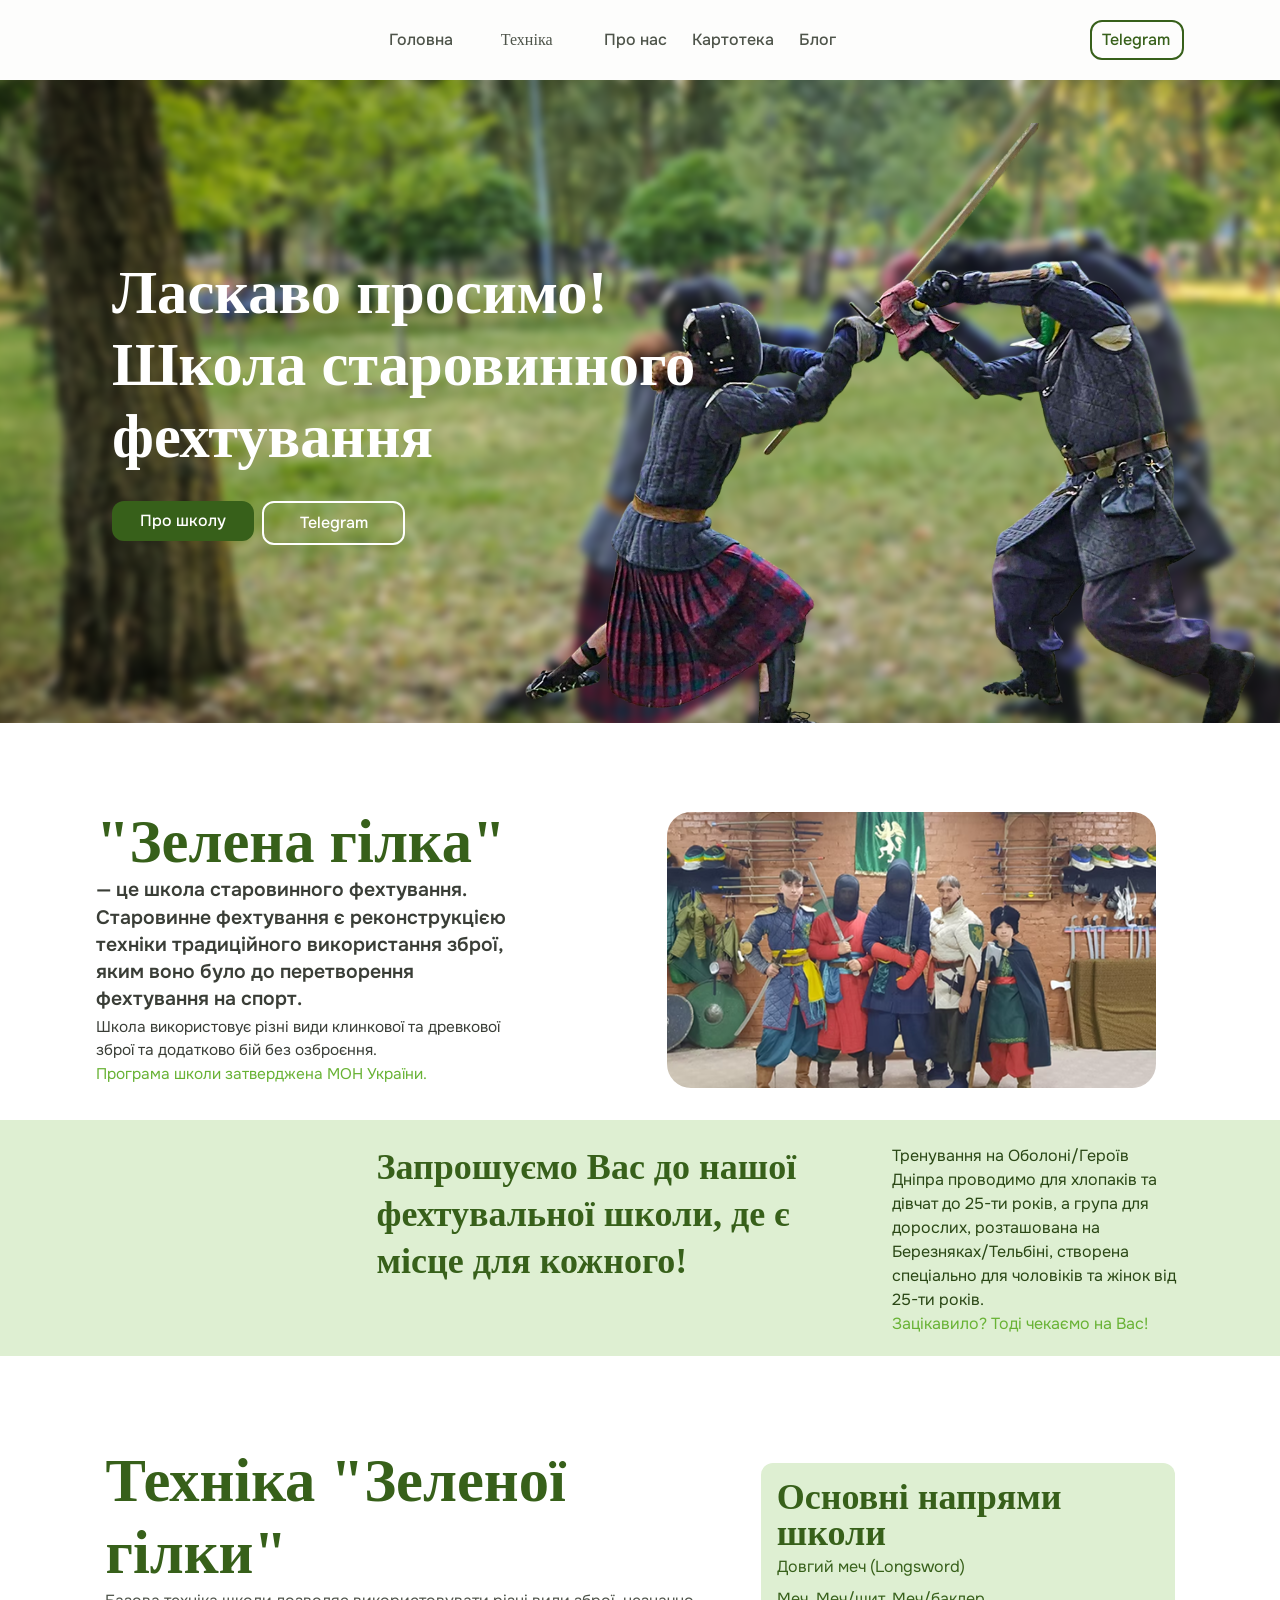
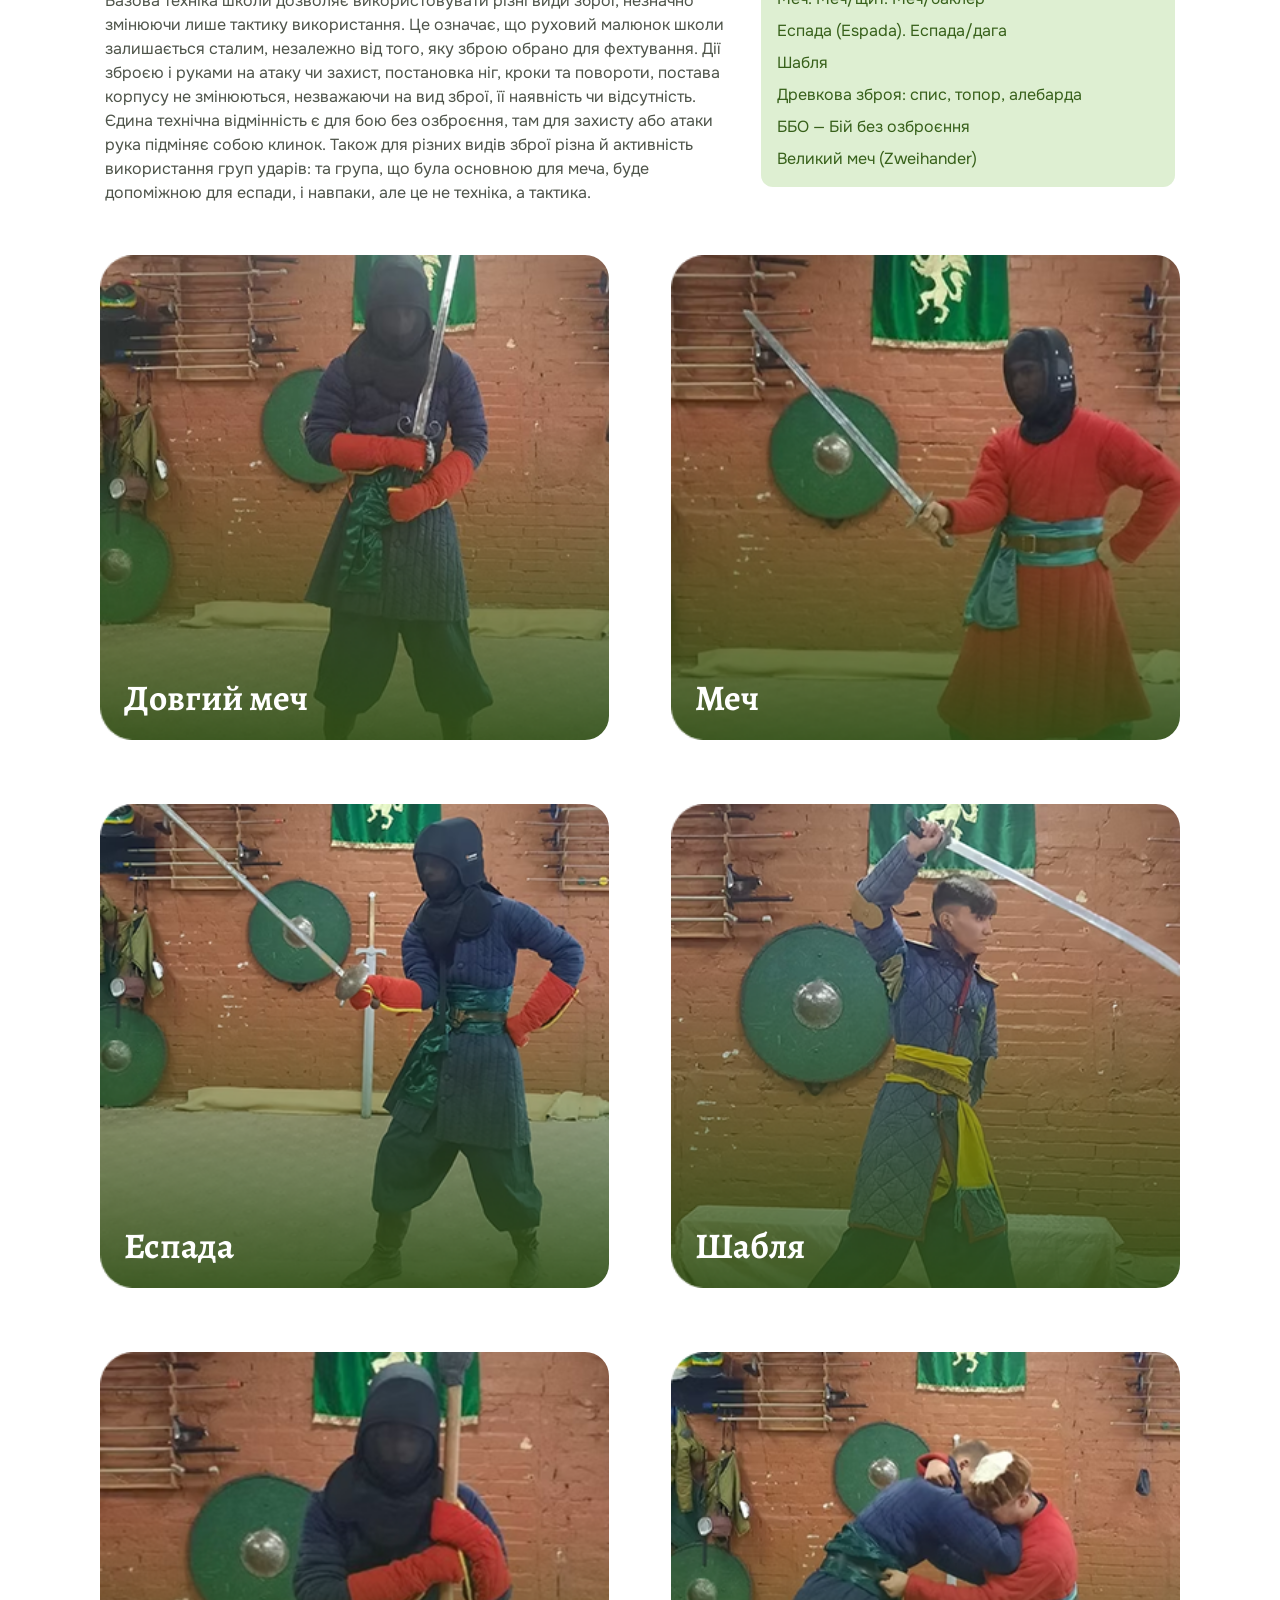
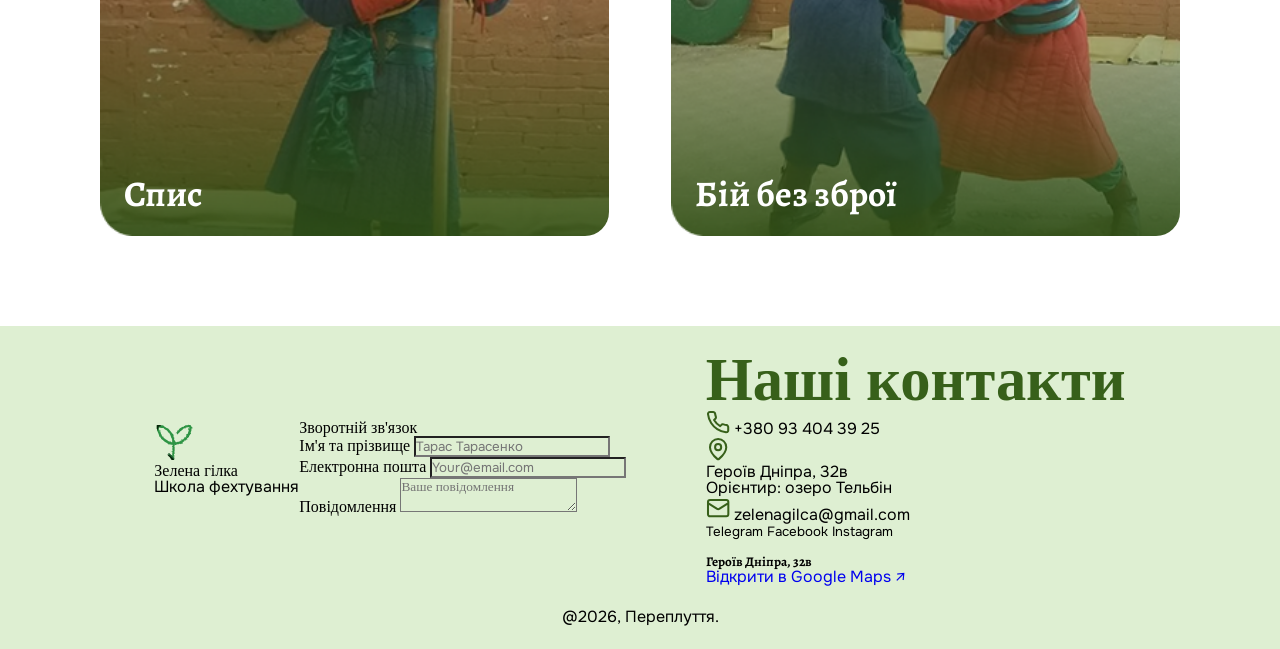
==== index.html @ 961ce33a "first commit" ====
<!doctype html>
<html lang="en">
  <head>
    <meta charset="UTF-8" />
    <meta name="viewport" content="width=device-width, initial-scale=1.0" />
    <link rel="stylesheet" href="styles/global.css" />
    <link rel="stylesheet" href="styles/header.css" />
    <link rel="stylesheet" href="styles/footer.css" />
    <link rel="stylesheet" href="styles/main.css" />
    <title>Зелена гілка</title>
  </head>
  <body>
    <header-component class="header"></header-component>

    <main>
      <div class="main_present-block">
        <img
          src="imgs/mainPage/for-present-block.png"
          class="content_background"
          alt="The process of learning sword fighting"
        />
        <img
          src="imgs/mainPage/decorative-el-present-block.png"
          class="content_decorative-el"
          alt="Two person with sword"
        />

        <div class="present-block_content">
          <h1 class="content_title">
            Ласкаво просимо! Школа старовинного фехтування
          </h1>
          <div class="content_link-group">
            <a href="/pages/about-us.html" class="link-group_about"
              >Про школу</a
            >
            <a
              href="https://t.me/zelenaGilkaPereplutie#"
              class="link-group_telegram"
              >Telegram</a
            >
          </div>
        </div>
      </div>

      <section class="main_about-us">
        <div class="about-us_text-content">
          <h2 class="text-content_title">"Зелена гілка"</h2>
          <p class="text-content_info-text">
            — це школа старовинного фехтування. Старовинне фехтування є
            реконструкцією техніки традиційного використання зброї, яким воно
            було до перетворення фехтування на спорт.
          </p>
          <p class="text-content_addit-text">
            Школа використовує різні види клинкової та древкової зброї та
            додатково бій без озброєння.
          </p>
          <span class="text-content_marker-text"
            >Програма школи затверджена МОН України.</span
          >
        </div>

        <img
          src="imgs/mainPage/about-us-block.png"
          class="about-us_decorative-el"
          alt="Photo of the team with the teacher"
        />
      </section>

      <section class="main_training-info">
        <h2 class="training-info_title">
          Запрошуємо Вас до нашої фехтувальної школи, де є місце для кожного!
        </h2>

        <div class="training-info_info-text">
          <p class="info-text_paragraph">
            Тренування на Оболоні/Героїв Дніпра проводимо для хлопаків та дівчат
            до 25-ти років, а група для дорослих, розташована на
            Березняках/Тельбіні, створена спеціально для чоловіків та жінок від
            25-ти років.
          </p>
          <span class="info-text_marker">
            Зацікавило? Тоді чекаємо на Вас!
          </span>
        </div>
      </section>

      <section class="main_about-technology">
        <div class="about-technology_info">
          <h2 class="info_title">Техніка "Зеленої гілки"</h2>
          <p class="info_text-content">
            Базова техніка школи дозволяє використовувати різні види зброї,
            незначно змінюючи лише тактику використання. Це означає, що руховий
            малюнок школи залишається сталим, незалежно від того, яку зброю
            обрано для фехтування. Дії зброєю і руками на атаку чи захист,
            постановка ніг, кроки та повороти, постава корпусу не змінюються,
            незважаючи на вид зброї, її наявність чи відсутність. Єдина технічна
            відмінність є для бою без озброєння, там для захисту або атаки рука
            підміняє собою клинок. Також для різних видів зброї різна й
            активність використання груп ударів: та група, що була основною для
            меча, буде допоміжною для еспади, і навпаки, але це не техніка, а
            тактика.
          </p>
        </div>

        <div class="about-technology_key-areas">
          <h3 class="key-areas_title">Основні напрями школи</h3>
          <ul class="key-areas_technology-names">
            <li>Довгий меч (Longsword)</li>
            <li>Меч. Меч/щит. Меч/баклер</li>
            <li>Еспада (Espada). Еспада/дага</li>
            <li>Шабля</li>
            <li>Древкова зброя: спис, топор, алебарда</li>
            <li>ББО — Бій без озброєння</li>
            <li>Великий меч (Zweihander)</li>
          </ul>
        </div>

        <ul class="about-technology_technology-list"></ul>
      </section>
    </main>

    <footer>
      <div class="footer_content">
        <div class="content_feedback-block">
          <div class="feedback-block_ico-block">
            <img
              src="imgs/icons/Logo.svg"
              class="ico-block_icon"
              alt="Icon Green Branch"
            />

            <div class="icon-block_text">
              <h3>Зелена гілка</h3>
              <p>Школа фехтування</p>
            </div>
          </div>

          <form action="feedback-block_form">
            <h3 class="form_title">Зворотній зв'язок</h3>

            <div class="form_userdata-input">
              <div class="userdata-input_el">
                <label for="fullname">Ім'я та прізвище</label>
                <input
                  type="text"
                  name="fullname"
                  placeholder="Тарас Тарасенко"
                />
              </div>

              <div class="userdata-input_el">
                <label for="email">Електронна пошта</label>
                <input type="text" name="email" placeholder="Your@email.com" />
              </div>
            </div>

            <div class="form_message-input">
              <label for="message">Повідомлення</label>
              <textarea
                name="message"
                placeholder="Ваше повідомлення"
              ></textarea>
            </div>
          </form>
        </div>

        <div class="feedback-block_adress-block">
          <div class="adress-block_text-content">
            <h3 class="text-content_title">Наші контакти</h3>

            <div class="text-content_contact-methods">
              <ul class="contact-methods_basic">
                <li class="basic_el">
                  <img src="imgs/icons/call.svg" alt="Phone icon" />
                  +380 93 404 39 25
                </li>

                <li class="basic_el">
                  <img src="imgs/icons/map.svg" alt="Geolocation icon" />
                  <div class="el_text-content">
                    <p>Героїв Дніпра, 32в</p>
                    <p>Орієнтир: озеро Тельбін</p>
                  </div>
                </li>

                <li class="basic_el">
                  <img src="imgs/icons/letter.svg" alt="Letter icon" />
                  zelenagilca@gmail.com
                </li>
              </ul>

              <div class="contact-methods_social-media">
                <button>Telegram</button>
                <button>Facebook</button>
                <button>Instagram</button>
              </div>
            </div>
          </div>

          <div class="adress-block_map">
            <img src="" alt="" />
            <h5>Героїв Дніпра, 32в</h5>
            <a href="https://maps.app.goo.gl/EhzUaVEiZzQuMLHV7"
              >Відкрити в Google Maps ↗</a
            >
          </div>
        </div>
      </div>

      <span class="footer_copyright">@2026, Переплуття.</span>
    </footer>

    <script src="js/main-page.js"></script>
    <script src="js/components/header-component.js"></script>
  </body>
</html>
---- styles/global.css ----
@import url("https://fonts.googleapis.com/css2?family=Alegreya:ital,wght@0,400..900;1,400..900&display=swap");
@import url("https://fonts.googleapis.com/css2?family=Onest:wght@100..900&display=swap");

:root {
  --primary-1: #fcfdfb;
  --primary-50: #eefaec;
  --primary-100: #deefd2;
  --primary-200: #bde0a3;
  --primary-300: #83e26c;
  --primary-400: #5bda40;
  --primary-500: #68b234;
  --primary-600: #379f23;
  --primary-700: #467e25;
  --primary-800: #37601a;
  --primary-850: #2a4715;
  --primary-900: #213611;
  --primary-950: #1e3e15;
  --primary-999: #040a01;

  --kournikova-50: #fcf4d3;
  --kournikova-100: #f7f2de;
  --kournikova-200: #f6da65;
  --kournikova-300: #e5ca5d;
  --kournikova-400: #d2b654;
  --kournikova-500: #c1a54c;
  --kournikova-600: #a4843c;
  --kournikova-700: #83622c;
  --kournikova-800: #664a20;
  --kournikova-900: #533b19;
  --kournikova-950: #2f220b;

  --gray-400: #989E94;
  --gray-700: #4e544a;
  --gray-800: #3a3e37;

  --font-fr-h: "Alegreya", sans-serif;
  --font-fr-p: "Onest", sans-serif;

  --radius-fr-ui: 12px;
  --radius-fr-block: 24px;

  --fsz-fr-headings: clamp(2.5rem, calc(2.071rem + 2.143vw), 4rem);
}

* {
  padding: 0;
  margin: 0;
  background: 0;
}

*,
*::before,
*:after {
  -moz-box-sizing: border-box;
  -webkit-box-sizing: border-box;
  box-sizing: border-box;
}

:focus,
:active {
  outline: none;
}
a:focus,
a:active {
  outline: none;
}
nav,
footer,
header,
aside {
  display: block;
}
html,
body {
  height: 100%;
  width: 100%;
  font-size: 100%;
  line-height: 1;
  font-size: 16px;
  -ms-text-size-adjust: 100%;
  -moz-text-size-adjust: 100%;
  -webkit-text-size-adjust: 100%;
}

input,
button,
textarea {
  font-family: inherit;
}
button {
  border: none;
}

input::-ms-clear {
  display: none;
}
button,
a {
  cursor: pointer;
}
a,
a:visited {
  text-decoration: none;
}
ul li {
  list-style: none;
}
h1,
h2,
h3 {
  font-size: inherit;
  font-weight: inherit;
}

h4,
h5,
h6 {
  font-family: var(--font-fr-h);
}

a,
p,
li,
button,
input,
span {
  font-family: var(--font-fr-p);
}

a,
button {
  transition: all 0.5s;
}
---- styles/header.css ----
.header {
  width: 100%;
  height: 80px;
  display: flex;
  align-items: center;
  justify-content: center;
  background-color: #fdfdfc;
}
.header_content {
  width: 85%;
  height: 32px;
  display: flex;
  align-items: center;
  justify-content: space-between;
  gap: 16px;
}
.content_logo {
  width: 40px;
  aspect-ratio: square;
}
.content_nav-in-pages {
  width: 85.7%;
  height: 100%;
  display: flex;
  align-items: center;
  justify-center: center;
}
.nav-in-pages_content {
  width: 100%;
  height: 100%;
  display: flex;
  align-items: center;
  justify-content: center;
  gap: 5px;
}

.content_link {
  display: flex;
  height: 100%;
  align-items: center;
  justify-center: center;
  color: var(--gray-700);
  font-size: 16px;
  font-weight: 500;
  gap: 4px;
  padding: 4px 8px;
  border-radius: 8px;
  border: 2px solid transparent;
}
.content_link:hover {
  color: var(--primary-800);
  border-color: var(--primary-800);
}
.content_link.active {
  background-color: var(--primary-100);
}

.content_dropdown-menu {
  width: 121px;
  height: auto;
  display: flex;
  flex-direction: column;
  align-items: center;
  justify-content: center;
  gap: 4px;
  position: relative;
}
.content_dropdown-menu > button > .link_arrow-ico {
  transition: transform 0.2s ease-in;
}

.dropdown-menu_variants {
  width: auto;
  height: auto;
  display: flex;
  opacity: 0;
  flex-direction: column;
  align-items: center;
  justify-center: center;
  position: absolute;
  top: 45px;
  background-color: white;
  z-index: 10;
  border: 2px solid var(--primary-700);
  border-radius: var(--radius-fr-ui);
  transition: all 0.3s;
  overflow: hidden;
}

.content_dropdown-menu:hover > button > .link_arrow-ico {
  transform: rotate(0.5turn);
}
.content_dropdown-menu:hover > .dropdown-menu_variants {
  opacity: 1;
}

.dropdown-menu_variants > li {
  width: 100%;
  font-size: 16px;
  font-weight: 600;
  border-bottom: 2px solid var(--primary-700);
  padding: 6px;
  text-align: center;
  transition: all 0.3s;
}
.dropdown-menu_variants > li > a {
  color: var(--primary-700);
}
.content_dropdown-menu > .dropdown-menu_variants > li:hover {
  background-color: var(--primary-100);
}

.link_open-list {
  width: 24px;
  aspect-ratio: square;
}
.content_nav-in-telegram {
  display: flex;
  align-items: center;
  width: 95px;
  font-size: 16px;
  font-weight: 500;
  padding: 10px;
  color: var(--primary-800);
  border-radius: var(--radius-fr-ui);
  border: solid 2px var(--primary-800);
}
.content_nav-in-telegram:hover {
  background-color: var(--primary-200);
}

@media (max-width: 740px) {
  body {
    overflow-y: hidden;
  }
  .content_logo {
    width: 32px;
  }

  .content_menu-burger {
    width: 24px;
    display: flex;
    flex-direction: column;
    align-items: center;
    justify-content: space-between;
    gap: 10px;
  }
  .content_menu-burger > span {
    width: 100%;
    height: 3px;
    background-color: var(--primary-800);
    border-radius: var(--radius-fr-ui);
  }

  .content_burger-menu {
    display: none;
  }
  .content_burger-menu.open {
    width: 100%;
    height: 100%;
    position: absolute;
    inset: 0;
    background-color: white;
    display: flex;
    align-items: start;
    justify-content: space-between;
    z-index: 20;
    padding: clamp(1.5625rem, calc(0.884rem + 3.482vw), 4rem);
  }
  .burger-menu_links {
    width: 80%;
    display: flex;
    flex-direction: column;
    align-items: start;
    justify-content: start;
    gap: 15px;
  }
  .burger-menu_links > .links_el {
    color: var(--primary-800);
    font-size: clamp(1.125rem, calc(0.821rem + 1.518vw), 2.1875rem);
    font-weight: 500;
  }

  .content_close-menu {
    width: clamp(1.5625rem, calc(1.295rem + 1.339vw), 2.5rem);
    aspect-ratio: 1 / 1;
  }
  .content_close-menu > img {
    width: 100%;
    height: 100%;
  }
}
---- styles/footer.css ----
footer {
    width: 100%;
    display: flex;
    flex-direction: column;
    align-items: center;
    justify-content: center;
    gap: 24px;
    padding: 24px;
    background-color: var(--primary-100);
}
.footer_content {
    display: flex;
    align-items: center;
    justify-content: center;
    gap: clamp(2.5rem, calc(1.679rem + 4.107vw), 5.375rem);
}
.footer_content > .content_feedback-block {
    display: flex;
    align-items: start;
    gap: 
}
---- styles/main.css ----
.main_present-block {
  width: 100%;
  height: 71.4svh;
  display: flex;
  align-items: center;
  justify-center: center;
  position: relative;
  overflow: hidden;
}

.present-block_content {
  width: 48.7%;
  position: relative;
  top: 0;
  left: 112px;
  display: flex;
  flex-direction: column;
  gap: 28px;
}

.content_background {
  width: 114%;
  height: 124%;
  position: absolute;
  object-fit: cover;
  filter: blur(4.5px);
  top: -43px;
  left: -45px;
}

.content_decorative-el {
  width: 100%;
  height: 100%;
  position: absolute;
  object-fit: cover;
  top: 43px;
  left: 119px;
}

.present-block_content > .content_title {
  color: white;
  font-size: var(--fsz-fr-headings);
  font-weight: 700;
  line-height: 119%;
}
.present-block_content > .content_link-group {
  width: 47%;
  display: flex;
  align-items: start;
  gap: 8px;
}
.content_link-group > a {
  width: 50%;
  display: flex;
  align-items: center;
  justify-content: center;
  border-radius: var(--radius-fr-ui);
  color: white;
  font-size: 16px;
  font-weight: 500;
  padding: 12px;
}

.content_link-group > .link-group_about {
  background-color: var(--primary-800);
}
.link-group_about:hover {
  background-color: var(--primary-600);
}
.content_link-group > .link-group_telegram {
  background-color: transparent;
  border: solid 2px white;
}
.link-group_telegram:hover {
  background-color: var(--primary-200);
}

.main_about-us {
  width: 85%;
  display: flex;
  align-items: start;
  margin: 0 auto;
  padding-top: clamp(3rem, calc(2.143rem + 4.286vw), 6rem);
  padding-bottom: 32px;
  gap: clamp(1.5rem, calc(-0.821rem + 11.607vw), 9.625rem);
  position: relative;
}

.about-us_text-content {
  width: 40%;
  display: flex;
  flex-direction: column;
  align-items: start;
  gap: 4px;
}
.text-content_title {
  font-size: var(--fsz-fr-headings);
  font-weight: 700;
  color: var(--primary-800);
}
.text-content_info-text {
  font-size: clamp(1rem, calc(0.929rem + 0.357vw), 1.25rem);
  font-weight: 600;
  line-height: 140%;
  color: var(--gray-800);
}
.text-content_addit-text {
  font-size: clamp(0.875rem, calc(0.821rem + 0.179vw), 1rem);
  font-weight: 400;
  line-height: 150%;
  color: var(--gray-800);
}
.text-content_marker-text {
  font-size: clamp(0.875rem, calc(0.821rem + 0.179vw), 1rem);
  font-weight: 400;
  color: var(--primary-500);
}

.about-us_decorative-el {
  position: relative;
  width: 45%;
  aspect-ratio: square;
  border-radius: var(--radius-fr-block);
}

.main_training-info {
  width: 100%;
  padding: 24px clamp(1.5rem, calc(-0.071rem + 7.857vw), 7rem);
  background-color: var(--primary-100);
  display: flex;
  align-items: start;
  justify-content: end;
  gap: 20px;
}
.training-info_title {
  width: 495px;
  display: inline-block;
  font-size: clamp(1.75rem, calc(1.536rem + 0.893vw), 2.5rem);
  font-weight: 700;
  color: var(--primary-800);
  line-height: 130%;
}
.training-info_info-text {
  display: flex;
  width: 289px;
  flex-direction: column;
  align-items: start;
  gap: 4px;
}
.info-text_paragraph {
  display: inline-block;
  font-size: 16px;
  color: var(--primary-850);
  line-height: 150%;
}
.info-text_marker {
  display: inline-block;
  font-size: 16px;
  color: var(--primary-500);
}

.main_about-technology {
  width: 84.44%;
  display: flex;
  flex-wrap: wrap;
  align-items: center;
  justify-content: center;
  margin: 0 auto;
  gap: 50px 32px;
  padding: clamp(3rem, calc(2.143rem + 4.286vw), 6rem) 0;
}
.about-technology_info {
  order: 1;
  width: 57.68%;
  display: flex;
  flex-direction: column;
  align-items: start;
}
.info_title {
  color: var(--primary-800);
  font-size: var(--fsz-fr-headings);
  line-height: 119%;
  font-weight: 700;
}
.info_text-content {
  font-size: 16px;
  line-height: 150%;
  color: var(--gray-700);
}

.about-technology_key-areas {
  order: 2;
  width: 38.28%;
  display: flex;
  flex-direction: column;
  align-items: start;
  gap: 4px;
  padding: 16px;
  background-color: var(--primary-100);
  border-radius: var(--radius-fr-ui);
}
.key-areas_title {
  color: var(--primary-800);
  font-weight: 700;
  font-size: clamp(1.75rem, calc(1.536rem + 0.893vw), 2.5rem);
}
.key-areas_technology-names {
  display: flex;
  flex-direction: column;
  gap: 8px;
  color: var(--primary-800);
  font-size: 16px;
  line-height: 150%;
}

.about-technology_technology-list {
  order: 3;
  width: 100%;
  display: grid;
  grid-template-columns: repeat(auto-fit, minmax(min(100%, 358px), 1fr));
  gap: clamp(1.5rem, calc(0.661rem + 4.196vw), 4.4375rem)
    clamp(1.25rem, calc(0.393rem + 4.286vw), 4.25rem);
}
.about-technology_technology-list > .technology-list_el {
  display: flex;
  align-items: start;
  justify-content: end;
  border-radius: var(--radius-fr-block);
  position: relative;
  overflow: hidden;
}
.technology-list_el > img {
  width: 100%;
  height: 100%;
  object-fit: cover;
}
.technology-list_el > .el-title {
  color: white;
  position: absolute;
  bottom: 24px;
  left: 24px;
  font-size: clamp(1.75rem, calc(1.536rem + 0.893vw), 2.5rem);
  font-weight: 700;
}
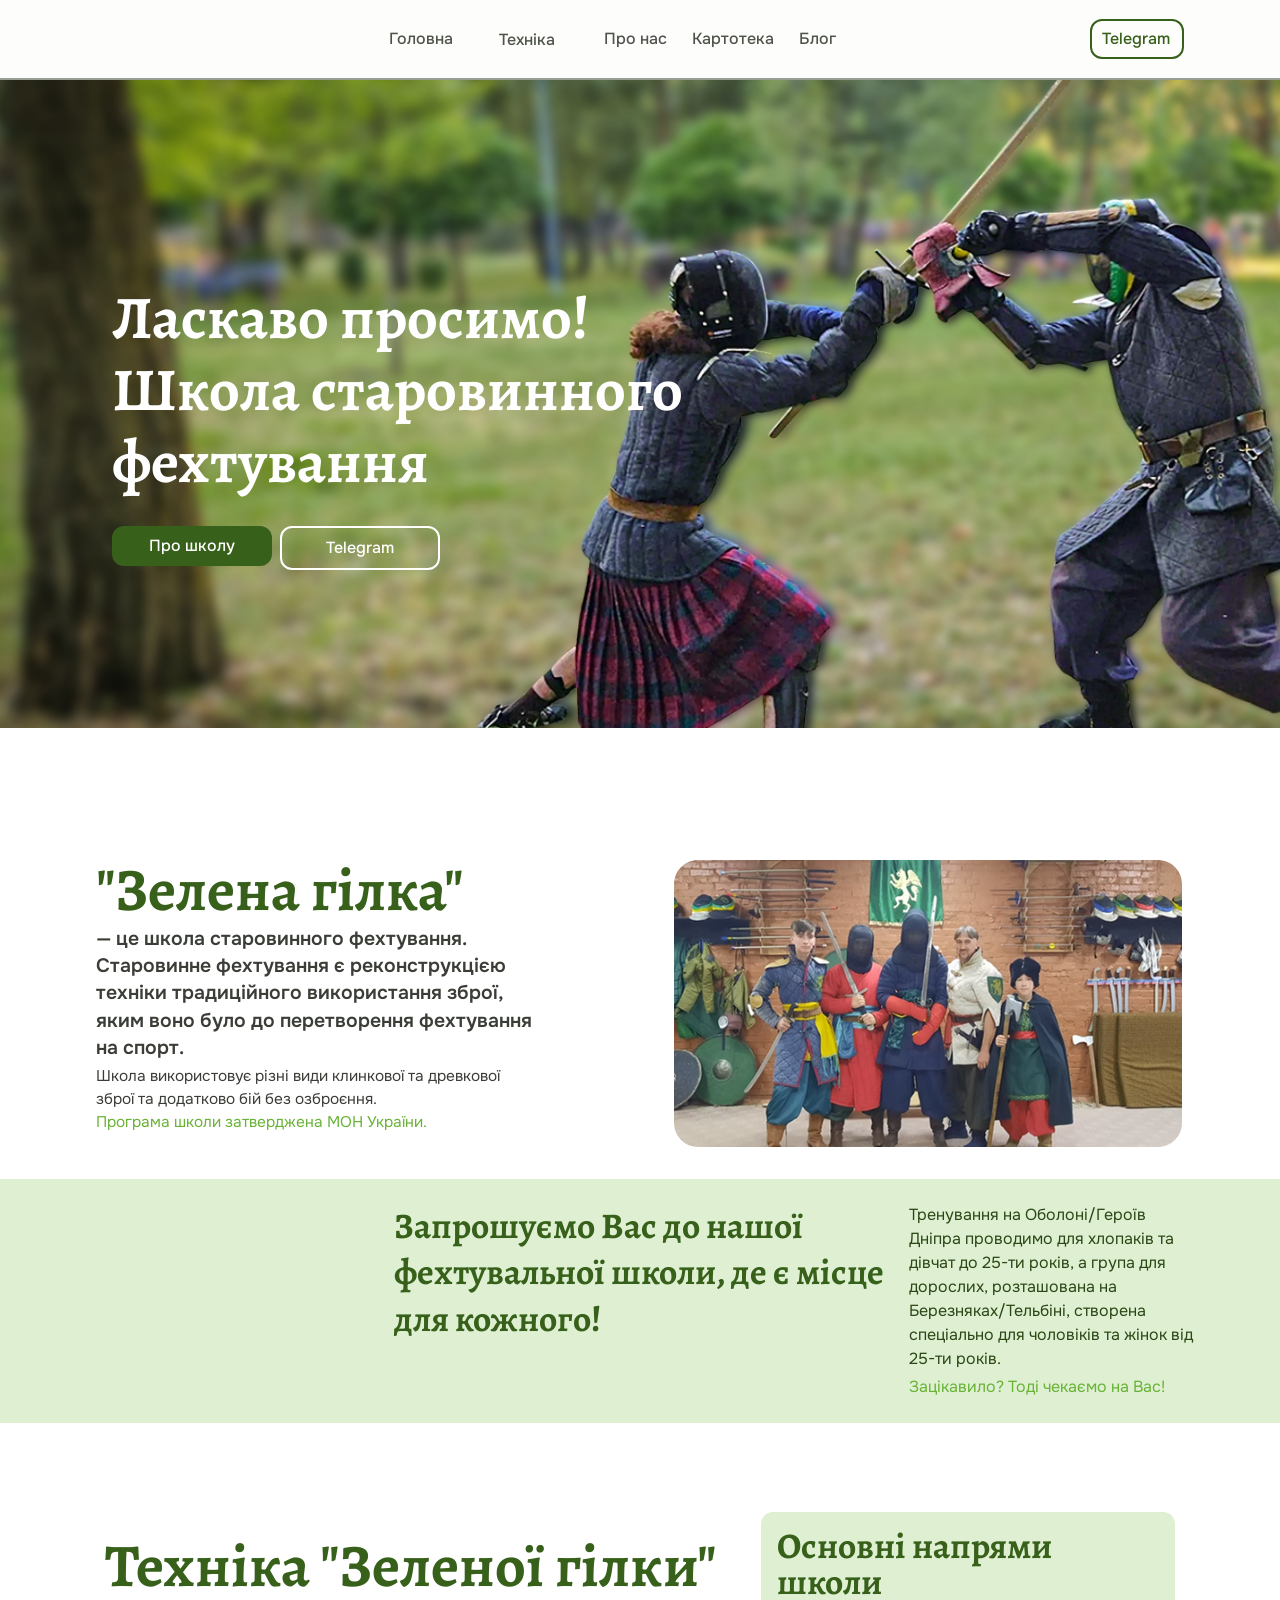
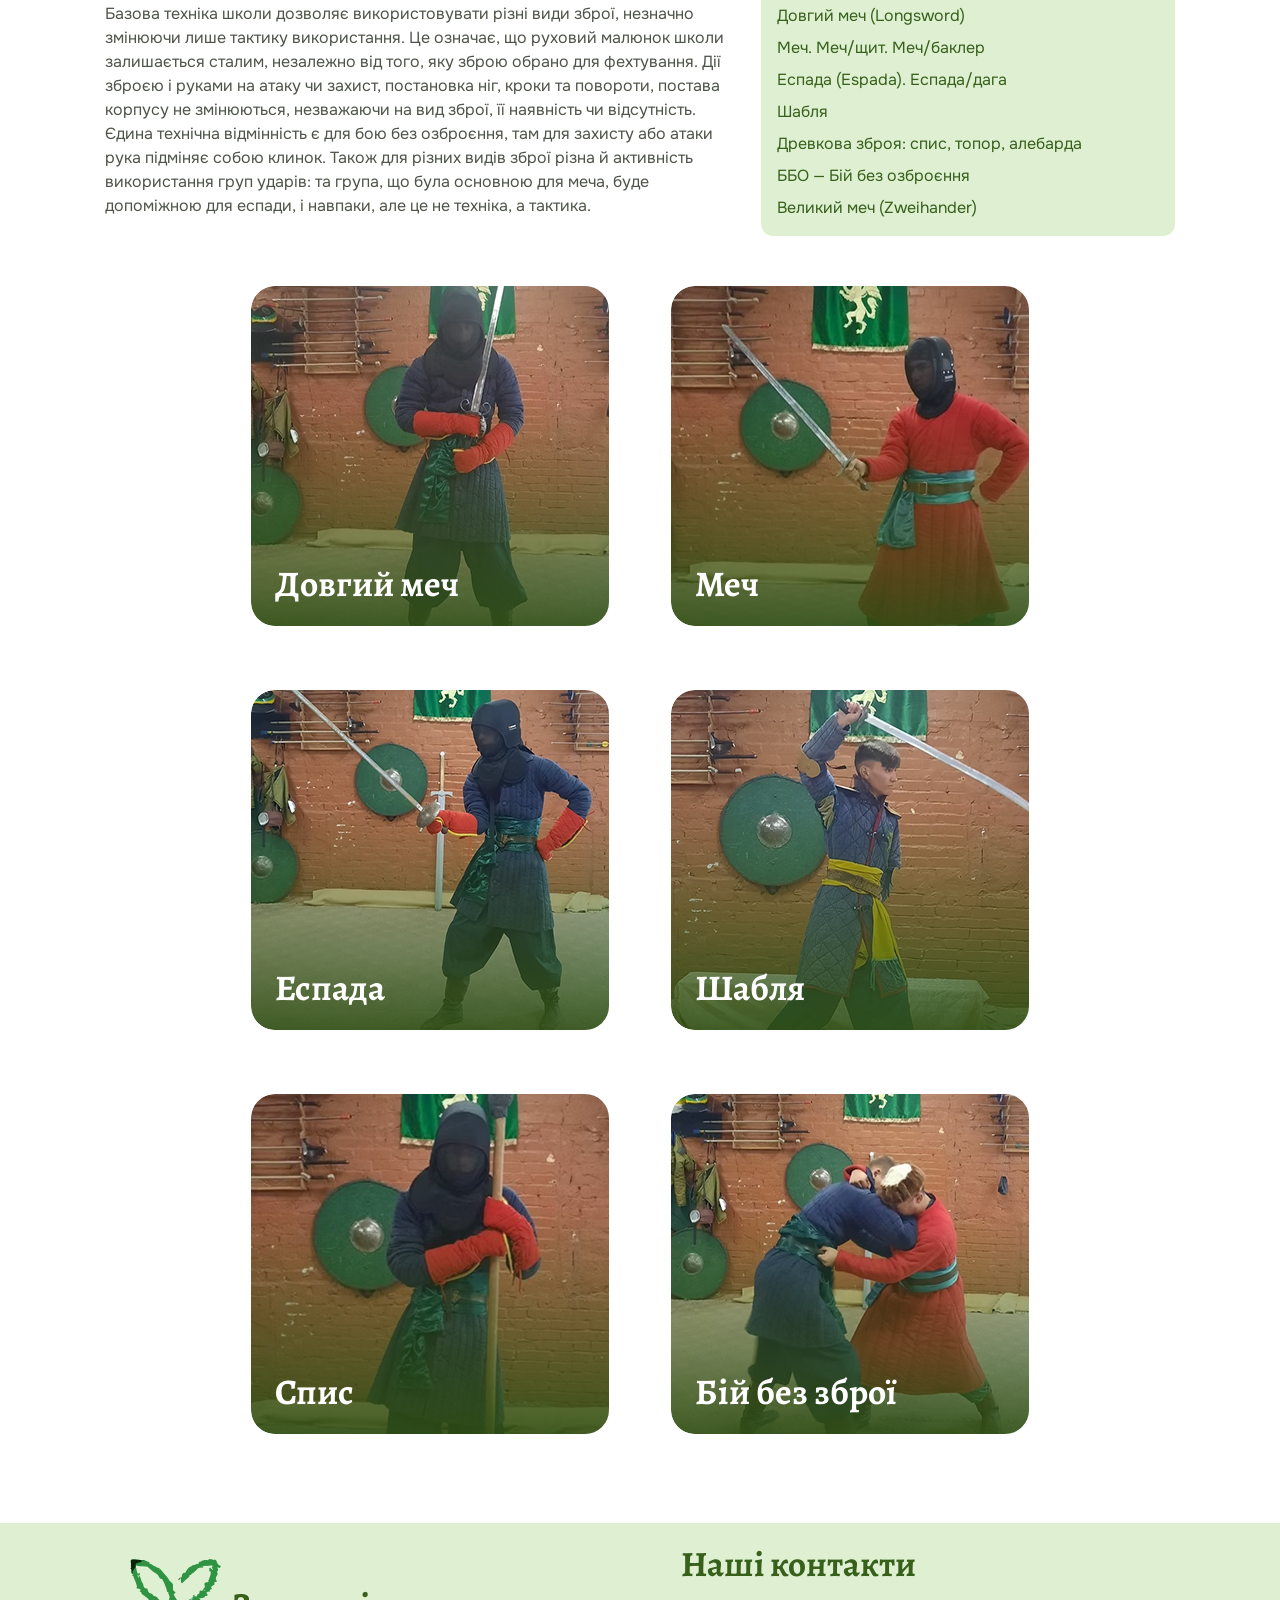
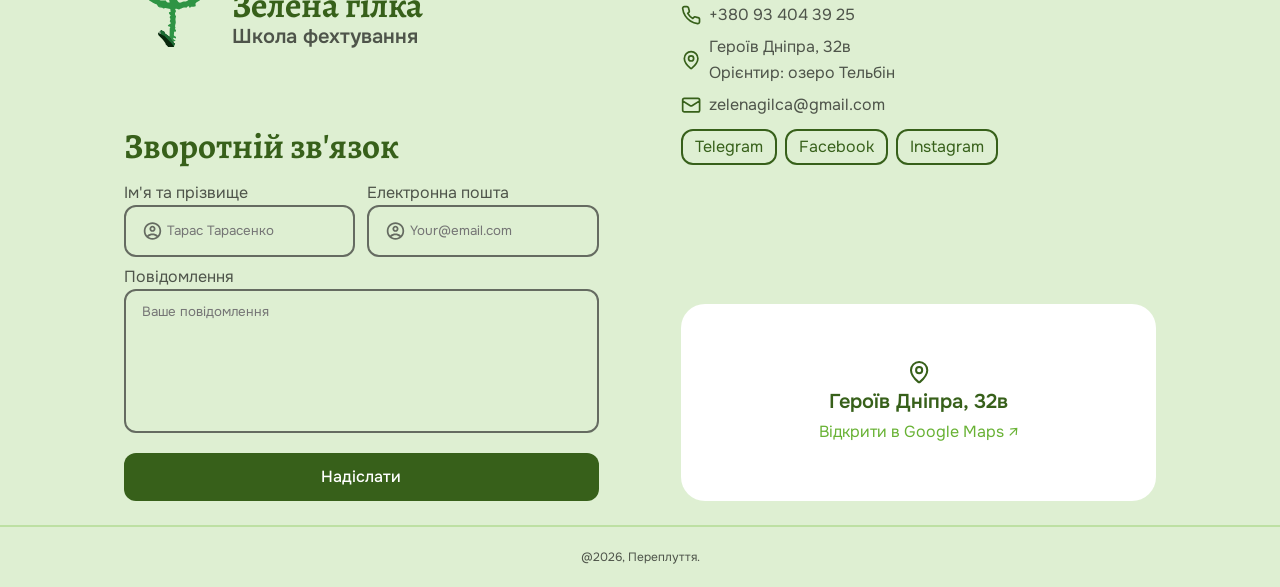
==== commit 43edf501: "change code" ====
--- a/index.html
+++ b/index.html
@@ -19,11 +19,6 @@
           class="content_background"
           alt="The process of learning sword fighting"
         />
-        <img
-          src="imgs/mainPage/decorative-el-present-block.png"
-          class="content_decorative-el"
-          alt="Two person with sword"
-        />
 
         <div class="present-block_content">
           <h1 class="content_title">
@@ -42,46 +37,14 @@
         </div>
       </div>
 
-      <section class="main_about-us">
-        <div class="about-us_text-content">
-          <h2 class="text-content_title">"Зелена гілка"</h2>
-          <p class="text-content_info-text">
-            — це школа старовинного фехтування. Старовинне фехтування є
-            реконструкцією техніки традиційного використання зброї, яким воно
-            було до перетворення фехтування на спорт.
-          </p>
-          <p class="text-content_addit-text">
-            Школа використовує різні види клинкової та древкової зброї та
-            додатково бій без озброєння.
-          </p>
-          <span class="text-content_marker-text"
-            >Програма школи затверджена МОН України.</span
-          >
-        </div>
-
-        <img
-          src="imgs/mainPage/about-us-block.png"
-          class="about-us_decorative-el"
-          alt="Photo of the team with the teacher"
-        />
-      </section>
+      <section class="main_about-us"></section>
 
       <section class="main_training-info">
         <h2 class="training-info_title">
           Запрошуємо Вас до нашої фехтувальної школи, де є місце для кожного!
         </h2>
 
-        <div class="training-info_info-text">
-          <p class="info-text_paragraph">
-            Тренування на Оболоні/Героїв Дніпра проводимо для хлопаків та дівчат
-            до 25-ти років, а група для дорослих, розташована на
-            Березняках/Тельбіні, створена спеціально для чоловіків та жінок від
-            25-ти років.
-          </p>
-          <span class="info-text_marker">
-            Зацікавило? Тоді чекаємо на Вас!
-          </span>
-        </div>
+        <div class="training-info_info-text"></div>
       </section>
 
       <section class="main_about-technology">
@@ -119,98 +82,10 @@
       </section>
     </main>
 
-    <footer>
-      <div class="footer_content">
-        <div class="content_feedback-block">
-          <div class="feedback-block_ico-block">
-            <img
-              src="imgs/icons/Logo.svg"
-              class="ico-block_icon"
-              alt="Icon Green Branch"
-            />
-
-            <div class="icon-block_text">
-              <h3>Зелена гілка</h3>
-              <p>Школа фехтування</p>
-            </div>
-          </div>
-
-          <form action="feedback-block_form">
-            <h3 class="form_title">Зворотній зв'язок</h3>
-
-            <div class="form_userdata-input">
-              <div class="userdata-input_el">
-                <label for="fullname">Ім'я та прізвище</label>
-                <input
-                  type="text"
-                  name="fullname"
-                  placeholder="Тарас Тарасенко"
-                />
-              </div>
-
-              <div class="userdata-input_el">
-                <label for="email">Електронна пошта</label>
-                <input type="text" name="email" placeholder="Your@email.com" />
-              </div>
-            </div>
-
-            <div class="form_message-input">
-              <label for="message">Повідомлення</label>
-              <textarea
-                name="message"
-                placeholder="Ваше повідомлення"
-              ></textarea>
-            </div>
-          </form>
-        </div>
-
-        <div class="feedback-block_adress-block">
-          <div class="adress-block_text-content">
-            <h3 class="text-content_title">Наші контакти</h3>
-
-            <div class="text-content_contact-methods">
-              <ul class="contact-methods_basic">
-                <li class="basic_el">
-                  <img src="imgs/icons/call.svg" alt="Phone icon" />
-                  +380 93 404 39 25
-                </li>
-
-                <li class="basic_el">
-                  <img src="imgs/icons/map.svg" alt="Geolocation icon" />
-                  <div class="el_text-content">
-                    <p>Героїв Дніпра, 32в</p>
-                    <p>Орієнтир: озеро Тельбін</p>
-                  </div>
-                </li>
-
-                <li class="basic_el">
-                  <img src="imgs/icons/letter.svg" alt="Letter icon" />
-                  zelenagilca@gmail.com
-                </li>
-              </ul>
-
-              <div class="contact-methods_social-media">
-                <button>Telegram</button>
-                <button>Facebook</button>
-                <button>Instagram</button>
-              </div>
-            </div>
-          </div>
-
-          <div class="adress-block_map">
-            <img src="" alt="" />
-            <h5>Героїв Дніпра, 32в</h5>
-            <a href="https://maps.app.goo.gl/EhzUaVEiZzQuMLHV7"
-              >Відкрити в Google Maps ↗</a
-            >
-          </div>
-        </div>
-      </div>
-
-      <span class="footer_copyright">@2026, Переплуття.</span>
-    </footer>
+    <footer-component class="footer"></footer-component>
 
     <script src="js/main-page.js"></script>
     <script src="js/components/header-component.js"></script>
+    <script src="js/components/footer-component.js"></script>
   </body>
 </html>
--- a/styles/global.css
+++ b/styles/global.css
@@ -29,7 +29,8 @@
   --kournikova-900: #533b19;
   --kournikova-950: #2f220b;
 
-  --gray-400: #989E94;
+  --gray-400: #989e94;
+  --gray-600: #656b61;
   --gray-700: #4e544a;
   --gray-800: #3a3e37;
 
@@ -50,9 +51,7 @@
 
 *,
 *::before,
-*:after {
-  -moz-box-sizing: border-box;
-  -webkit-box-sizing: border-box;
+*::after {
   box-sizing: border-box;
 }
 
@@ -73,21 +72,30 @@
 html,
 body {
   height: 100%;
-  width: 100%;
+  margin: 0;
+  min-height: 100%;
   font-size: 100%;
   line-height: 1;
   font-size: 16px;
   -ms-text-size-adjust: 100%;
   -moz-text-size-adjust: 100%;
   -webkit-text-size-adjust: 100%;
+  font-family: var(--font-fr-p);
 }
 
+body {
+  display: flex;
+  flex-direction: column;
+}
+
+main {
+  min-height: 100svh;
+  flex: 1 0 auto;
+}
 input,
 button,
 textarea {
   font-family: inherit;
-}
-button {
   border: none;
 }
 
@@ -105,26 +113,14 @@
 ul li {
   list-style: none;
 }
+
 h1,
 h2,
-h3 {
+h3,
+h4 {
+  font-family: var(--font-fr-h);
   font-size: inherit;
   font-weight: inherit;
-}
-
-h4,
-h5,
-h6 {
-  font-family: var(--font-fr-h);
-}
-
-a,
-p,
-li,
-button,
-input,
-span {
-  font-family: var(--font-fr-p);
 }
 
 a,
--- a/styles/header.css
+++ b/styles/header.css
@@ -4,7 +4,9 @@
   display: flex;
   align-items: center;
   justify-content: center;
+  flex-shrink: 0;
   background-color: #fdfdfc;
+  border-bottom: 2px solid var(--gray-400);
 }
 .header_content {
   width: 85%;
@@ -38,7 +40,6 @@
   display: flex;
   height: 100%;
   align-items: center;
-  justify-center: center;
   color: var(--gray-700);
   font-size: 16px;
   font-weight: 500;
@@ -72,7 +73,7 @@
 .dropdown-menu_variants {
   width: auto;
   height: auto;
-  display: flex;
+  display: none;
   opacity: 0;
   flex-direction: column;
   align-items: center;
@@ -86,12 +87,13 @@
   transition: all 0.3s;
   overflow: hidden;
 }
-
-.content_dropdown-menu:hover > button > .link_arrow-ico {
+.dropdown-menu_variants.open {
+  opacity: 1;
+  display: flex;
+}
+
+.link_arrow-ico.rotate {
   transform: rotate(0.5turn);
-}
-.content_dropdown-menu:hover > .dropdown-menu_variants {
-  opacity: 1;
 }
 
 .dropdown-menu_variants > li {
@@ -130,9 +132,11 @@
 }
 
 @media (max-width: 740px) {
-  body {
-    overflow-y: hidden;
-  }
+  .header {
+    height: auto;
+    padding: 12px 0;
+  }
+
   .content_logo {
     width: 32px;
   }
@@ -165,20 +169,46 @@
     align-items: start;
     justify-content: space-between;
     z-index: 20;
-    padding: clamp(1.5625rem, calc(0.884rem + 3.482vw), 4rem);
-  }
+    padding: clamp(1.875rem, calc(0.982rem + 4.464vw), 5rem);
+  }
+
   .burger-menu_links {
     width: 80%;
     display: flex;
     flex-direction: column;
     align-items: start;
     justify-content: start;
+    gap: 24px;
+    position: relative;
+    inset: 0;
+  }
+  .links_el {
+    color: var(--primary-800);
+    font-size: clamp(1.375rem, calc(0.964rem + 2.054vw), 2.8125rem);
+    font-weight: 500;
+    transition: all 0.3s;
+  }
+
+  .dropdown-list_variants {
+    width: 100%;
+    position: relative;
+    display: flex;
+    flex-direction: column;
+    align-items: start;
     gap: 15px;
-  }
-  .burger-menu_links > .links_el {
+    margin-top: 15px;
+    margin-left: 30px;
+  }
+  .variants_link {
     color: var(--primary-800);
     font-size: clamp(1.125rem, calc(0.821rem + 1.518vw), 2.1875rem);
     font-weight: 500;
+    transition: all 0.3s;
+  }
+
+  .links_el:hover,
+  .variants_link:hover {
+    color: var(--primary-600);
   }
 
   .content_close-menu {
--- a/styles/footer.css
+++ b/styles/footer.css
@@ -1,21 +1,418 @@
-footer {
-    width: 100%;
+.footer {
+  width: 100%;
+  display: flex;
+  align-items: center;
+  justify-content: center;
+  gap: 24px;
+  background-color: var(--primary-100);
+  position: relative;
+  flex-shrink: 0;
+}
+
+.footer_content {
+  width: 100%;
+  display: flex;
+  align-items: center;
+  justify-content: flex-start;
+  flex-direction: column;
+}
+
+.content_top {
+  width: 84.44%;
+  display: grid;
+  grid-template-columns: repeat(2, minmax(0, 1fr));
+  grid-template-rows: repeat(4, auto);
+  margin: 0 auto;
+  gap: clamp(2.5rem, calc(1.696rem + 4.286vw), 5.375rem);
+  padding: 24px;
+}
+
+.top_ico-block {
+  display: flex;
+  align-items: flex-end;
+  gap: 8px;
+  grid-column: 1 / 2;
+  grid-row: 1 / 2;
+  min-width: 0;
+}
+
+.ico-block_icon {
+  width: clamp(4rem, calc(3.196rem + 4.25vw), 6.25rem);
+  aspect-ratio: 1 / 1;
+  flex-shrink: 0;
+}
+
+.ico-block_text {
+  display: flex;
+  flex-direction: column;
+  align-items: flex-start;
+  gap: 4px;
+  min-width: 0;
+}
+
+.ico-block_text > h3 {
+  margin: 0;
+  font-size: clamp(1.75rem, calc(1.304rem + 1.143vw), 2.5rem);
+  font-weight: 700;
+  color: var(--primary-800);
+}
+
+.ico-block_text > p {
+  margin: 0;
+  font-size: 20px;
+  font-weight: 600;
+  color: var(--gray-700);
+}
+
+.top_form {
+  grid-column: 1 / 2;
+  grid-row: 2 / 5;
+  width: 100%;
+  display: flex;
+  flex-direction: column;
+  align-items: flex-start;
+  justify-content: flex-start;
+  gap: 20px;
+  min-width: 0;
+}
+
+.top_form > .form_title {
+  margin: 0;
+  font-size: clamp(1.75rem, calc(1.304rem + 1.143vw), 2.5rem);
+  font-weight: 700;
+  color: var(--primary-800);
+}
+
+.form_inputs {
+  width: 100%;
+  display: grid;
+  grid-template-columns: repeat(2, minmax(0, 1fr));
+  grid-template-rows: repeat(2, auto);
+  gap: 12px;
+  min-width: 0;
+}
+
+.form_inputs > .input-block {
+  display: flex;
+  flex-direction: column;
+  align-items: flex-start;
+  gap: 4px;
+  min-width: 0;
+}
+
+.input-block > label {
+  font-size: 16px;
+  color: var(--gray-700);
+}
+
+.input-block .input-block_input {
+  width: 100%;
+  min-width: 0;
+  display: flex;
+  align-items: center;
+  gap: 4px;
+  border: 2px solid var(--gray-600);
+  border-radius: var(--radius-fr-ui);
+  padding: 12px 16px;
+  transition:
+    border-color 0.4s,
+    color 0.4s;
+}
+
+.input-block_input:hover {
+  border-color: var(--primary-600);
+}
+
+.input-block_input > .input_ico > g > path {
+  transition: fill 0.4s;
+}
+
+.input-block_input:hover > .input_ico > g > path {
+  fill: var(--primary-600);
+}
+
+.input-block_input:focus-within {
+  border-color: var(--primary-850);
+  color: var(--primary-850);
+}
+
+.input-block_input:focus-within > input,
+.input-block_input:focus-within > textarea {
+  color: var(--primary-850);
+}
+
+.input-block_input:focus-within > .input_ico > g > path {
+  fill: var(--primary-850);
+}
+
+input,
+textarea {
+  width: 100%;
+  min-width: 0;
+  color: var(--gray-400);
+  border: none;
+  outline: none;
+  background: transparent;
+}
+
+.form_inputs > .inputs_user {
+  grid-column: span 1;
+}
+
+.form_inputs > .inputs_message {
+  grid-column: 1 / -1;
+}
+
+.form_inputs > .inputs_message > textarea {
+  height: clamp(3.125rem, calc(-0.007rem + 11.238vw), 10.5rem);
+  align-items: flex-start;
+  resize: none;
+}
+
+.form_send-data {
+  width: 100%;
+  height: 48px;
+  background-color: var(--primary-800);
+  border: none;
+  border-radius: var(--radius-fr-ui);
+  color: white;
+  font-size: 16px;
+  font-weight: 500;
+  cursor: pointer;
+}
+
+.top_adress-block {
+  grid-column: 2 / 3;
+  grid-row: 1 / 3;
+  width: 100%;
+  min-width: 0;
+  display: flex;
+  flex-direction: column;
+  align-items: flex-start;
+  justify-content: flex-start;
+  gap: 20px;
+}
+
+.adress-block_title {
+  margin: 0;
+  font-size: clamp(1.75rem, calc(1.304rem + 1.143vw), 2.5rem);
+  font-weight: 700;
+  color: var(--primary-800);
+}
+
+.adress-block_contact-methods {
+  display: flex;
+  flex-direction: column;
+  gap: 12px;
+  min-width: 0;
+  width: 100%;
+}
+
+.contact-methods_basic {
+  display: flex;
+  flex-direction: column;
+  gap: 8px;
+  margin: 0;
+  padding: 0;
+  list-style: none;
+}
+
+.basic_el {
+  display: flex;
+  align-items: center;
+  gap: 8px;
+  color: var(--gray-700);
+  line-height: 150%;
+  min-width: 0;
+}
+
+.basic_el img {
+  width: 20px;
+  height: 20px;
+  flex-shrink: 0;
+}
+
+.el_text-content {
+  display: flex;
+  flex-direction: column;
+  gap: 2px;
+  min-width: 0;
+}
+
+.el_text-content p {
+  margin: 0;
+}
+
+.contact-methods_social-media {
+  display: flex;
+  align-items: center;
+  gap: 8px;
+  flex-wrap: wrap;
+}
+
+.contact-methods_social-media > .social-media_link {
+  display: flex;
+  align-items: center;
+  justify-content: center;
+  padding: 4px 12px;
+  height: 36px;
+  border: 2px solid var(--primary-800);
+  border-radius: var(--radius-fr-ui);
+  background: transparent;
+  color: var(--primary-800);
+  font-size: 16px;
+  white-space: nowrap;
+}
+
+.contact-methods_social-media > .social-media_link:hover {
+  background-color: var(--primary-200);
+}
+
+.top-block_map {
+  grid-column: 2 / 3;
+  grid-row: 3 / 5;
+  width: 100%;
+  max-height: 220px;
+  display: flex;
+  flex-direction: column;
+  align-items: center;
+  justify-content: center;
+  gap: 4px;
+  background-color: white;
+  border-radius: var(--radius-fr-block);
+  order: 4;
+}
+
+.top-block_map img {
+  width: 24px;
+  height: 24px;
+}
+
+.top-block_map h5 {
+  margin: 0;
+  color: var(--primary-800);
+  font-size: 20px;
+  font-weight: 600;
+  line-height: 140%;
+}
+
+.top-block_map a {
+  color: var(--primary-500);
+  font-size: 16px;
+  text-decoration: none;
+  line-height: 150%;
+  text-align: center;
+}
+
+.content_copyright {
+  width: 100%;
+  display: flex;
+  align-items: center;
+  justify-content: center;
+  border-top: 2px solid var(--primary-200);
+  padding: 24px 0;
+  color: var(--gray-700);
+  font-size: 12px;
+  text-align: center;
+}
+
+@media (max-width: 1124px) {
+  .form_inputs {
     display: flex;
     flex-direction: column;
     align-items: center;
     justify-content: center;
-    gap: 24px;
-    padding: 24px;
-    background-color: var(--primary-100);
-}
-.footer_content {
+  }
+
+  .input-block {
+    width: 100%;
+  }
+}
+
+@media (max-width: 780px) {
+  .content_top {
+    width: 90%;
+    grid-template-columns: 1fr;
+    grid-template-rows: auto;
+  }
+
+  .top_ico-block {
+    grid-column: 1;
+    grid-row: auto;
+  }
+
+  .top_form {
+    grid-column: 1;
+    grid-row: auto;
+    width: 100%;
+  }
+
+  .top_adress-block {
+    grid-column: 1;
+    grid-row: auto;
+    width: 100%;
+  }
+
+  .form_inputs {
+    grid-template-columns: 1fr;
+  }
+
+  .form_inputs > .inputs_user {
+    grid-column: 1;
+  }
+
+  .form_inputs > .inputs_message {
+    grid-column: 1;
+  }
+
+  .top-block_map {
+    grid-column: 1;
+    grid-row: auto;
+    padding: 20px;
+    background-color: var(--primary-50);
+  }
+
+  .top-block_map > h5 {
+    display: none;
+  }
+
+  .top-block_map > a {
+    font-size: 18px;
+  }
+}
+
+@media (max-width: 500px) {
+  .content_top {
+    width: 90%;
     display: flex;
-    align-items: center;
-    justify-content: center;
-    gap: clamp(2.5rem, calc(1.679rem + 4.107vw), 5.375rem);
-}
-.footer_content > .content_feedback-block {
-    display: flex;
-    align-items: start;
-    gap: 
+    flex-direction: column;
+    gap: 40px;
+  }
+
+  .top_ico-block {
+    order: 1;
+    width: 100%;
+  }
+
+  .top_adress-block {
+    order: 2;
+    width: 100%;
+  }
+
+  .top_adress-block > h3 {
+    display: none;
+  }
+
+  .top_form {
+    order: 3;
+    width: 100%;
+  }
+
+  .top-block_map {
+    order: 4;
+  }
+
+  .content_copyright {
+    border-top: none;
+  }
 }
--- a/styles/main.css
+++ b/styles/main.css
@@ -1,40 +1,29 @@
 .main_present-block {
   width: 100%;
-  height: 71.4svh;
+  height: 76.8svh;
   display: flex;
   align-items: center;
-  justify-center: center;
   position: relative;
   overflow: hidden;
 }
 
 .present-block_content {
-  width: 48.7%;
+  width: 80%;
   position: relative;
   top: 0;
-  left: 112px;
-  display: flex;
+  left: 50px;
+  display: flex;
+  align-items: start;
   flex-direction: column;
   gap: 28px;
 }
 
 .content_background {
-  width: 114%;
-  height: 124%;
-  position: absolute;
-  object-fit: cover;
-  filter: blur(4.5px);
-  top: -43px;
-  left: -45px;
-}
-
-.content_decorative-el {
   width: 100%;
   height: 100%;
   position: absolute;
   object-fit: cover;
-  top: 43px;
-  left: 119px;
+  top: -43px;
 }
 
 .present-block_content > .content_title {
@@ -43,8 +32,9 @@
   font-weight: 700;
   line-height: 119%;
 }
+
 .present-block_content > .content_link-group {
-  width: 47%;
+  width: 328px;
   display: flex;
   align-items: start;
   gap: 8px;
@@ -60,12 +50,11 @@
   font-weight: 500;
   padding: 12px;
 }
-
 .content_link-group > .link-group_about {
   background-color: var(--primary-800);
 }
 .link-group_about:hover {
-  background-color: var(--primary-600);
+  background-color: var(--primary-700);
 }
 .content_link-group > .link-group_telegram {
   background-color: transparent;
@@ -87,7 +76,7 @@
 }
 
 .about-us_text-content {
-  width: 40%;
+  width: 40.71%;
   display: flex;
   flex-direction: column;
   align-items: start;
@@ -118,14 +107,13 @@
 
 .about-us_decorative-el {
   position: relative;
-  width: 45%;
-  aspect-ratio: square;
+  width: 46.63%;
   border-radius: var(--radius-fr-block);
 }
 
 .main_training-info {
   width: 100%;
-  padding: 24px clamp(1.5rem, calc(-0.071rem + 7.857vw), 7rem);
+  padding: 24px clamp(1.5rem, calc(-0.089rem + 6.545vw), 7rem);
   background-color: var(--primary-100);
   display: flex;
   align-items: start;
@@ -157,6 +145,7 @@
   display: inline-block;
   font-size: 16px;
   color: var(--primary-500);
+  line-height: 150%;
 }
 
 .main_about-technology {
@@ -182,6 +171,7 @@
   line-height: 119%;
   font-weight: 700;
 }
+
 .info_text-content {
   font-size: 16px;
   line-height: 150%;
@@ -217,11 +207,12 @@
   order: 3;
   width: 100%;
   display: grid;
-  grid-template-columns: repeat(auto-fit, minmax(min(100%, 358px), 1fr));
+  grid-template-columns: repeat(auto-fit, minmax(min(100%, 358px), 358px));
+  justify-content: center;
   gap: clamp(1.5rem, calc(0.661rem + 4.196vw), 4.4375rem)
     clamp(1.25rem, calc(0.393rem + 4.286vw), 4.25rem);
 }
-.about-technology_technology-list > .technology-list_el {
+.about-technology_technology-list > li > .technology-list_el {
   display: flex;
   align-items: start;
   justify-content: end;
@@ -243,3 +234,110 @@
   font-weight: 700;
 }
 
+@media (max-width: 946px) {
+  .main_about-us {
+    align-items: center;
+  }
+  .about-us_decorative-el {
+    height: 100%;
+    aspect-ratio: 1 / 1;
+    object-fit: cover;
+  }
+  .about-us_text-content {
+    width: 50%;
+  }
+
+  .main_about-technology {
+    width: 91.8%;
+    gap: 48px;
+  }
+  .about-technology_info {
+    width: 100%;
+  }
+  .info_text-content {
+    display: none;
+  }
+  .about-technology_key-areas {
+    width: 100%;
+    order: 3;
+  }
+  .about-technology_technology-list {
+    order: 2;
+    gap: 24px;
+  }
+}
+
+@media (max-width: 640px) {
+  .main_present-block {
+    align-items: start;
+  }
+  .present-block_content > .content_title {
+    padding-top: 33px;
+  }
+
+  .about-us_content {
+    display: flex;
+    flex-direction: column;
+    align-items: start;
+    gap: 24px;
+    width: 100%;
+  }
+  .about-us_content > .content_title {
+    font-size: var(--fsz-fr-headings);
+    font-weight: 700;
+    color: var(--primary-800);
+  }
+  .about-us_content > .content_info-text {
+    font-size: clamp(1rem, calc(0.929rem + 0.357vw), 1.25rem);
+    font-weight: 400;
+    line-height: 162%;
+    color: var(--gray-800);
+  }
+
+  .about-us_content > .content_decorative-el {
+    position: relative;
+    inset: 0;
+    width: 100%;
+    border-radius: var(--radius-fr-block);
+  }
+
+  .about-us_decorative-el {
+    width: 100%;
+    aspect-ratio: auto;
+    height: auto;
+  }
+
+  .main_training-info {
+    flex-direction: column;
+    align-items: center;
+    justify-content: start;
+  }
+
+  .training-info_title {
+    width: 100%;
+  }
+  .training-info_info-text {
+    width: 100%;
+  }
+}
+
+@media (max-width: 480px) {
+  .present-block_content {
+    width: 95%;
+    left: 0;
+    padding-left: 16px;
+  }
+}
+
+@media (min-width: 1440px) {
+  .about-technology_technology-list {
+    gap: 40px;
+  }
+}
+
+@media (min-width: 1000px) {
+  .present-block_content {
+    width: 48.7%;
+    left: 112px;
+  }
+}
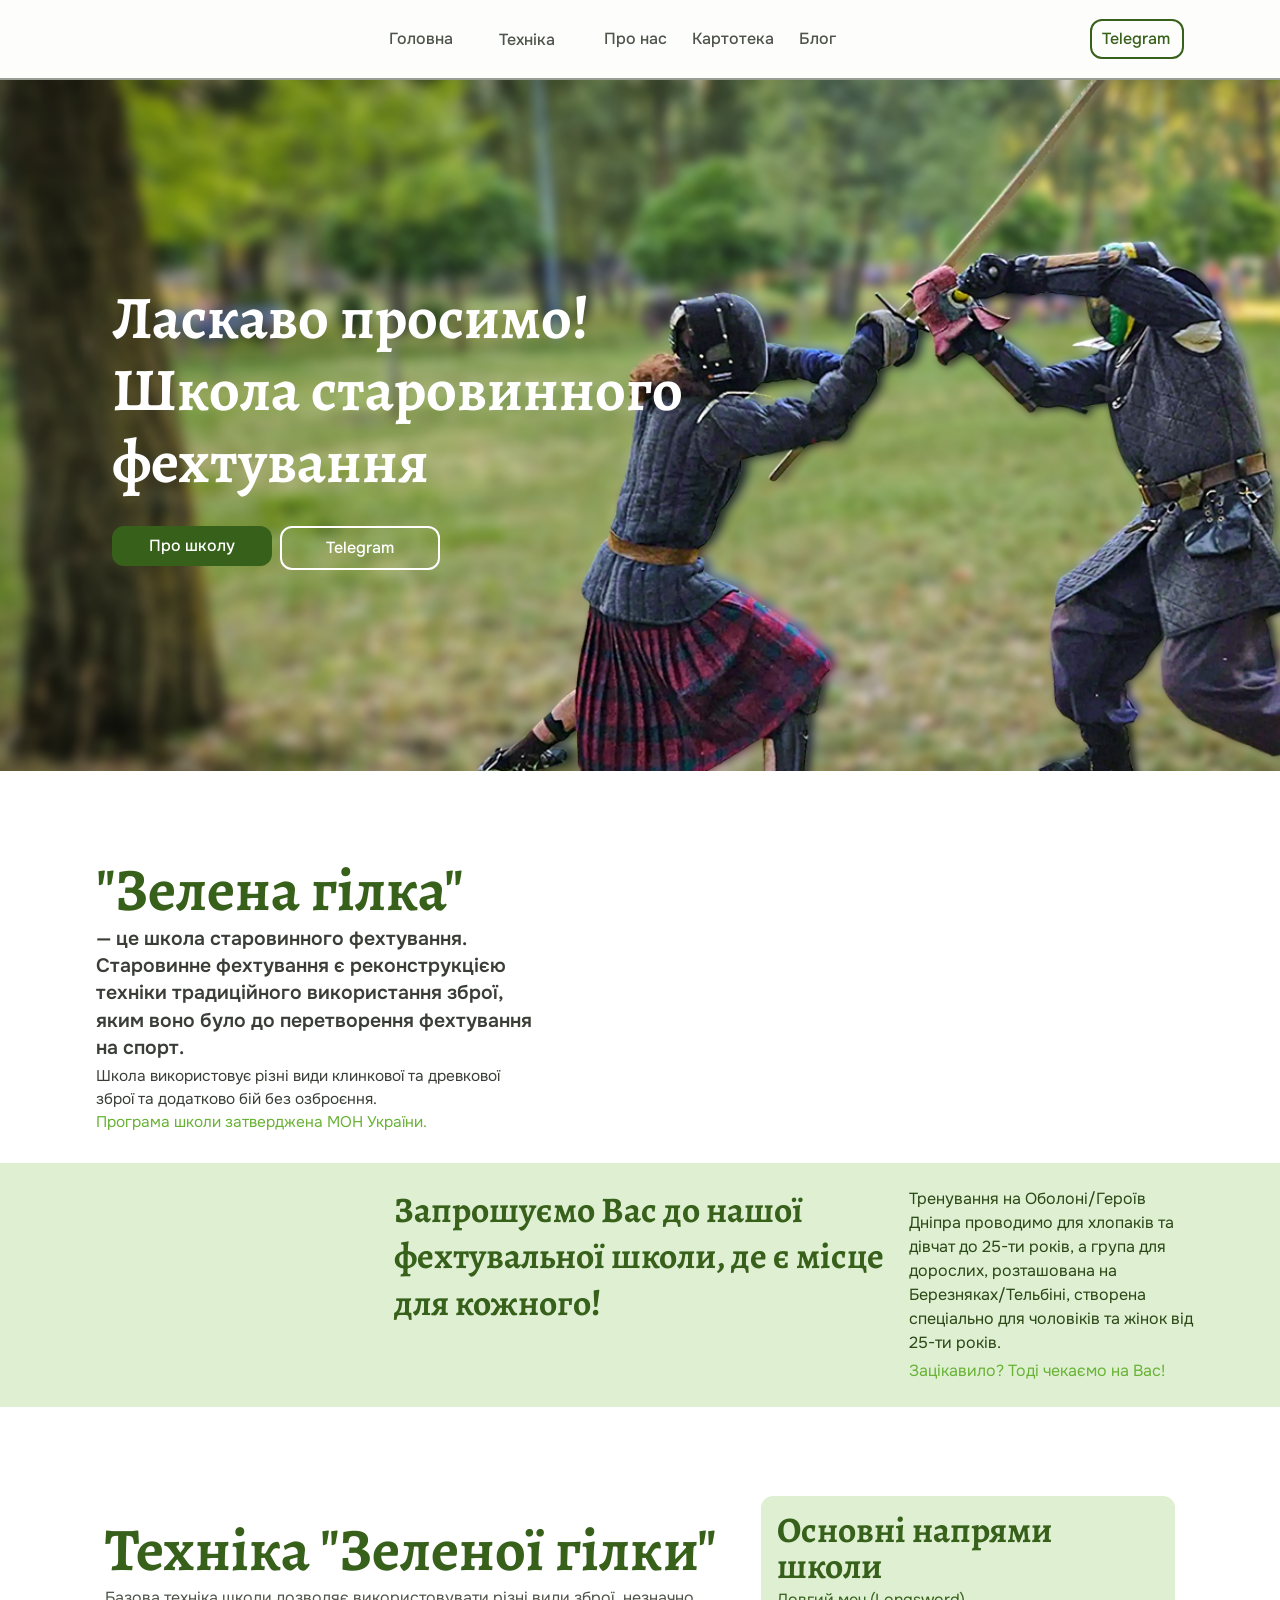
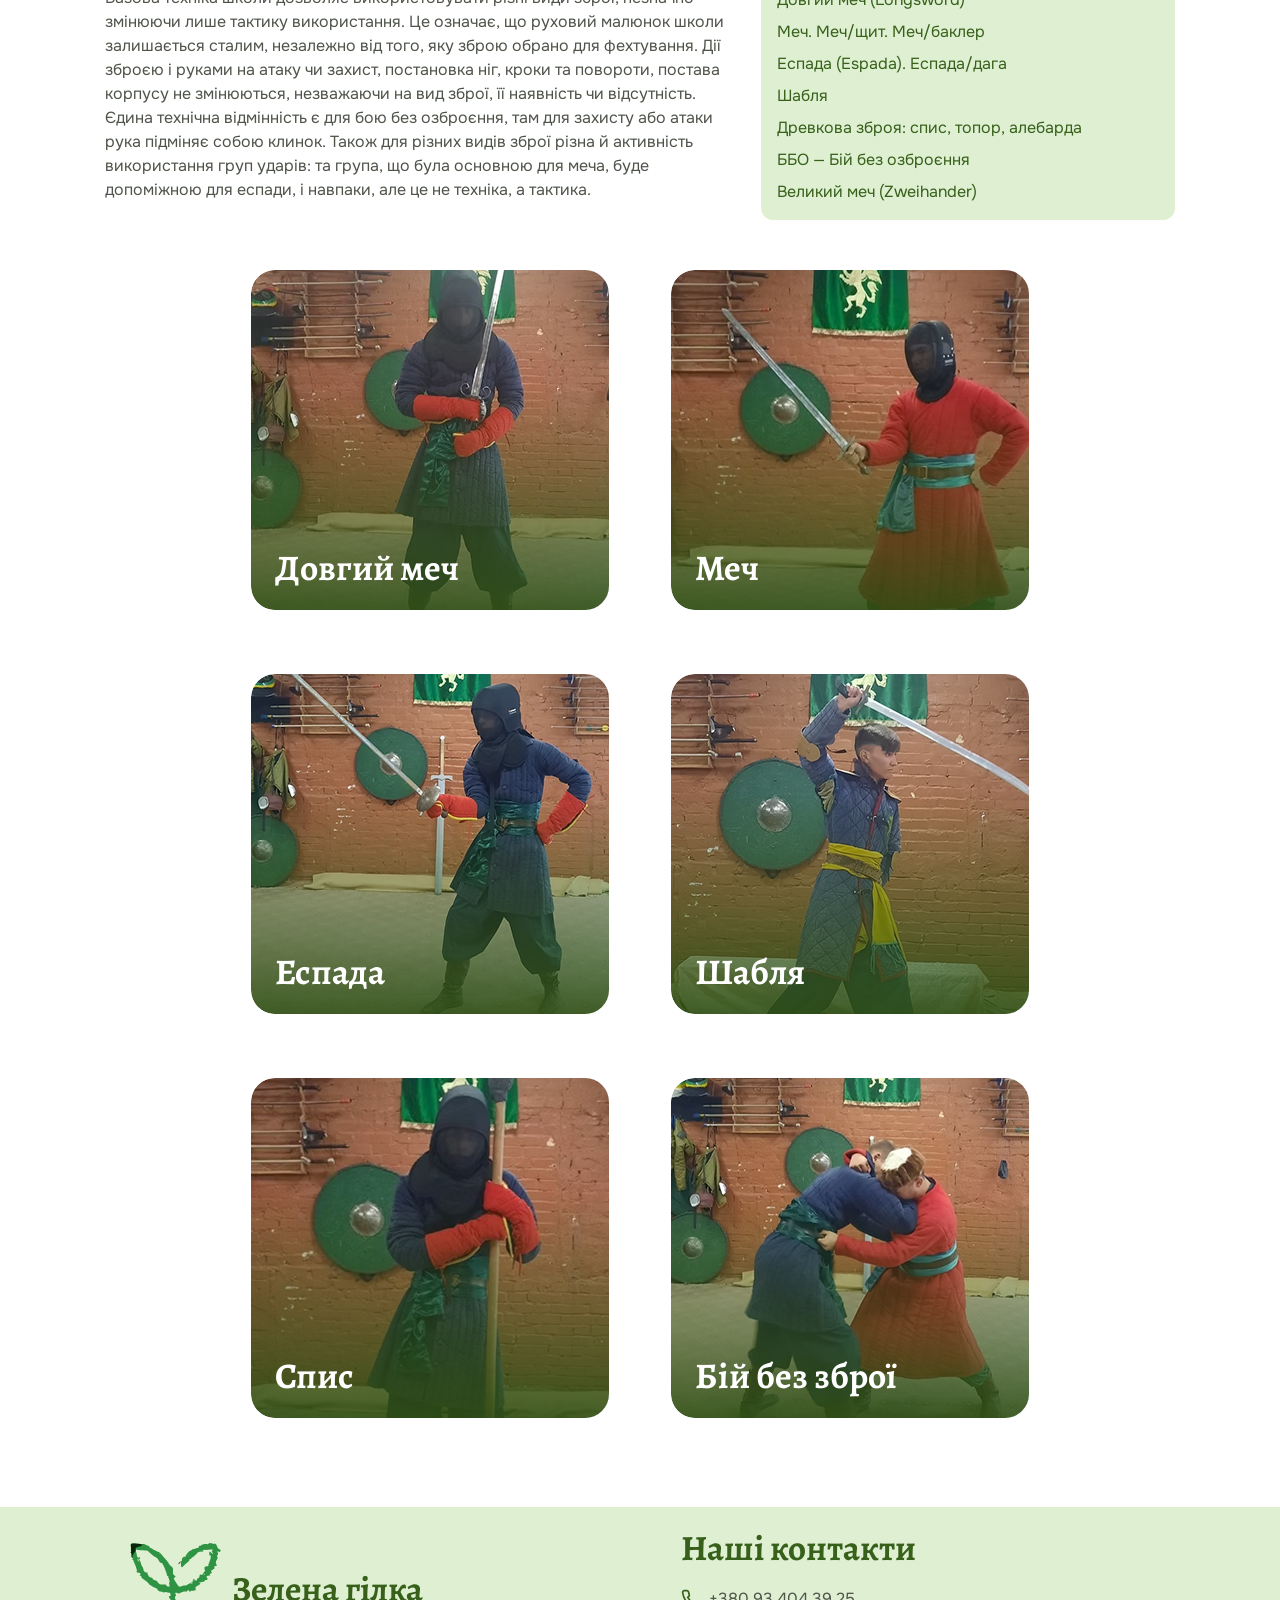
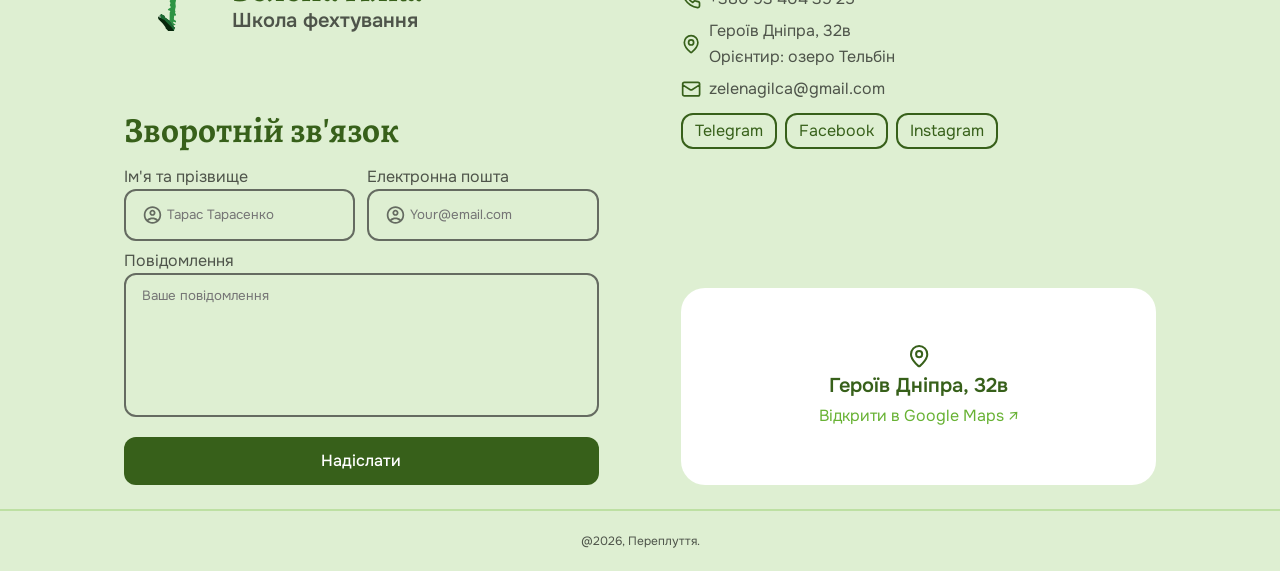
==== commit 73084ca6: "SEO" ====
--- a/index.html
+++ b/index.html
@@ -3,6 +3,11 @@
   <head>
     <meta charset="UTF-8" />
     <meta name="viewport" content="width=device-width, initial-scale=1.0" />
+    <meta
+      name="description"
+      content="Фехтування. Школа фехтування Київ. Школа Зелена гілка. Переплуття. Фехтування Київ. Зелена гілка"
+    />
+    <link rel="icon" type="image/svg+xml" href="/imgs/icons/Logo.svg" />
     <link rel="stylesheet" href="styles/global.css" />
     <link rel="stylesheet" href="styles/header.css" />
     <link rel="stylesheet" href="styles/footer.css" />
--- a/styles/global.css
+++ b/styles/global.css
@@ -86,6 +86,7 @@
 body {
   display: flex;
   flex-direction: column;
+  background-color: white;
 }
 
 main {
--- a/styles/main.css
+++ b/styles/main.css
@@ -23,7 +23,6 @@
   height: 100%;
   position: absolute;
   object-fit: cover;
-  top: -43px;
 }
 
 .present-block_content > .content_title {
